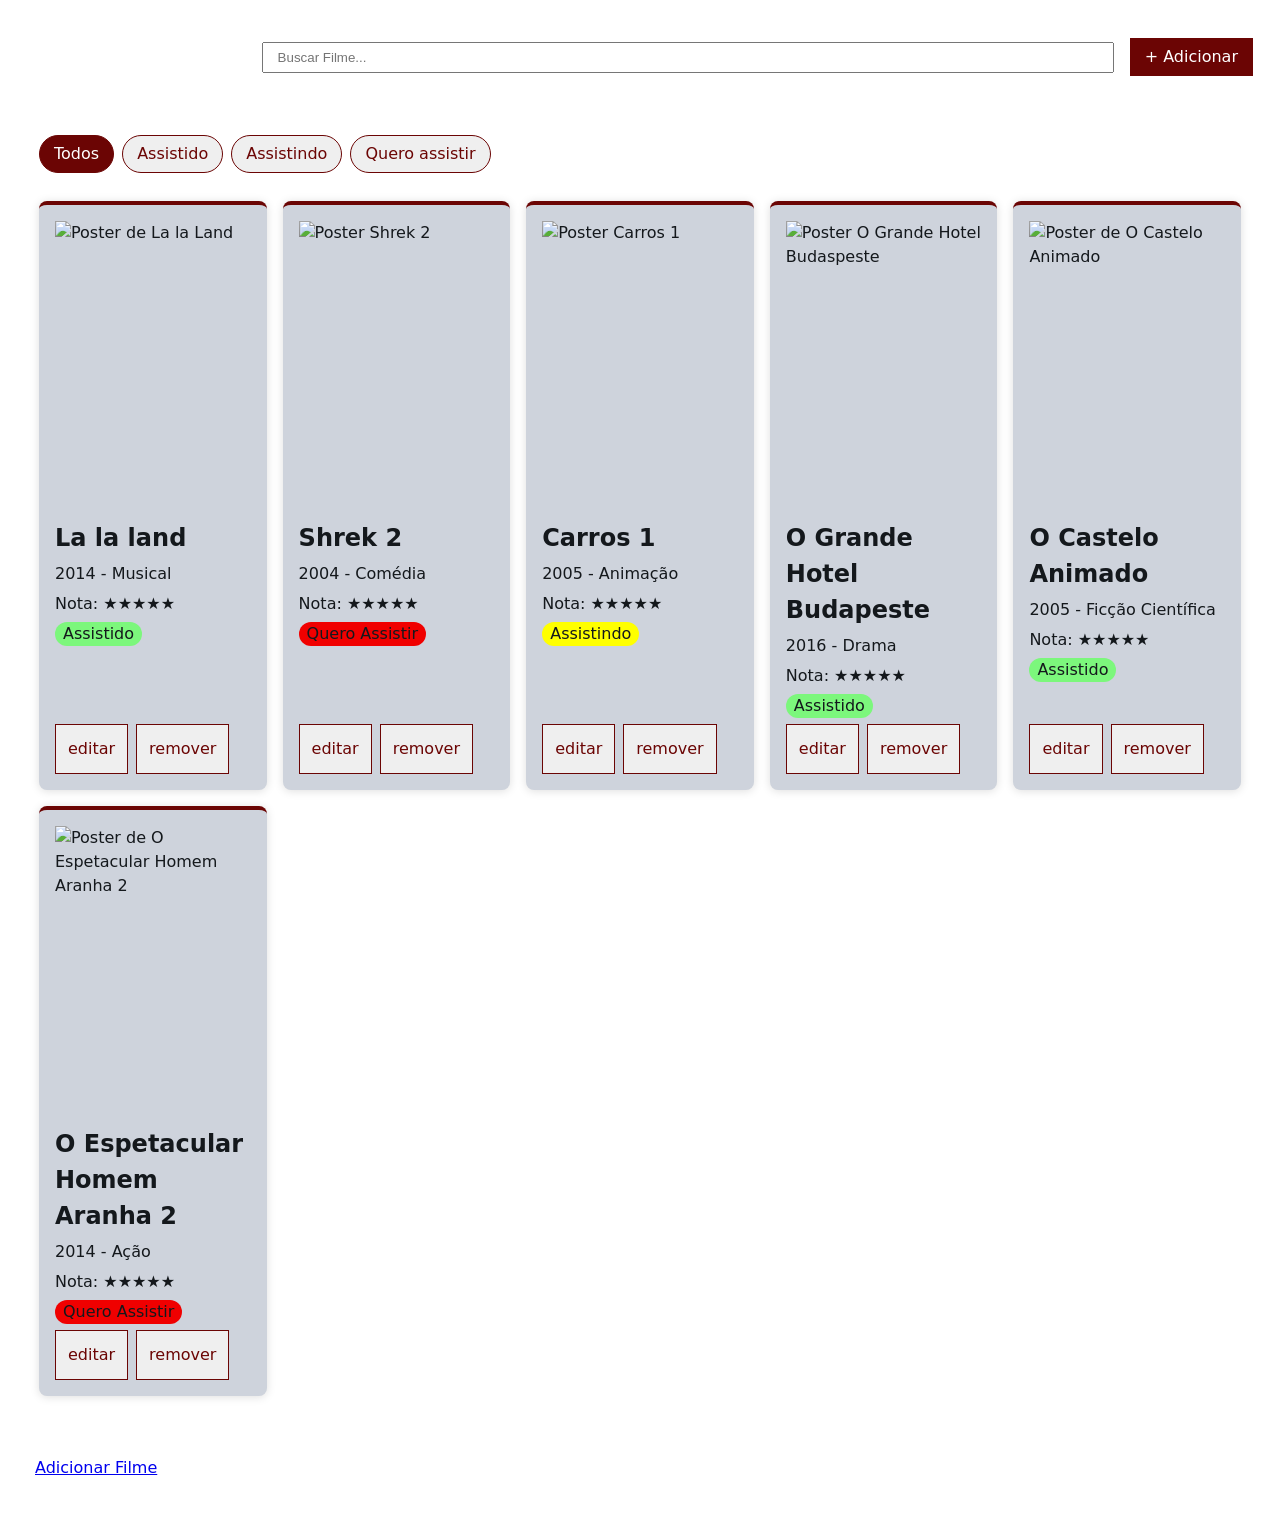
==== aula1/index.html @ dcd36b3e "estilo final parte 1" ====
<!DOCTYPE html>
<html lang="pt-br">
<head>
    <meta charset="UTF-8">
    <meta name="viewport" content="width=device-width, initial-scale=1.0">
    <title>CineTrack</title>
    <link rel="stylesheet" href="style.css">
</head>
<body>
    <!-- Header Nav com nome do site e botões de busca e status dos filmes -->
    <header class="header">
        <h1><strong>CineTrack</strong></h1>
        <input type="text" aria-label="adicionar" placeholder="Buscar Filme..."><button class="btnAdicionarDesktop">+ Adicionar</button><button class="btnAdicionarMobile">+</button>
    </header>
    <br>
    <!-- Sessão principal onde ficam os filmes com capas e informações sobre os filmes -->
    <main>
        <nav aria-label="Filtros de status">
            <button class="ativo">Todos</button>
            <button>Assistido</button>
            <button>Assistindo</button>
            <button>Quero assistir</button>
        </nav>
        <section id="lista">
            <!-- cada artcile representa o card de um filme -->
            <article class="card">
                <img src="https://m.media-amazon.com/images/I/61ddZ2RwnHL._AC_UF894,1000_QL80_.jpg" alt="Poster de La la Land" width="90">
                <h2 class="title-card">La la land</h2>
                <p>2014 - Musical</p>
                <p>Nota: ★★★★★</p>
                <span class="badge" assistido>Assistido</span>
                <div class="acoes">
                    <button>editar</button><button>remover</button>
                </div>
            </article>
            <article class="card">
                <img src="https://br.web.img2.acsta.net/medias/nmedia/18/97/04/22/20504502.jpg" alt="Poster Shrek 2" width="90">
                <h2>Shrek 2</h2>
                <p>2004 - Comédia</p>
                <p>Nota: ★★★★★</p>
                <span class="badge" quero-assistir>Quero Assistir </span>
                <div class="acoes">
                    <button>editar</button><button>remover</button>
                </div>
            </article>
            <article class="card">
                <img src="https://i.pinimg.com/564x/0f/5b/fa/0f5bfacda6921a51234cd48f3606d45f.jpg" alt="Poster Carros 1" width="90">
                <h2>Carros 1</h2>
                <p>2005 - Animação</p>
                <p>Nota: ★★★★★</p>
                <span class="badge" assistindo>Assistindo </span>
                <div class="acoes">
                    <button>editar</button><button>remover</button>
                </div>
            </article>
            <article class="card">
                <img src="https://br.web.img3.acsta.net/r_1024_576/pictures/14/01/20/12/06/239820.jpg" alt="Poster O Grande Hotel Budaspeste" width="90">
                <h2>O Grande Hotel Budapeste</h2>
                <p>2016 - Drama</p>
                <p>Nota: ★★★★★</p>
                <span class="badge" assistido><p>Assistido</p></span>
                <div class="acoes">
                    <button>editar</button><button>remover</button>
                </div>
            </article>
            <article class="card">
                <img src="https://encrypted-tbn0.gstatic.com/images?q=tbn:ANd9GcRxLaM5MizRJGp1VJ9LAPJW_etWDUs9LRlnmbXNBnvOgA&s=10" alt="Poster de O Castelo Animado" width="90">
                <h2>O Castelo Animado</h2>
                <p>2005 - Ficção Científica</p>
                <p>Nota: ★★★★★</p>
                <span class="badge" assistido>Assistido </span>
                <div class="acoes">
                    <button>editar</button><button>remover</button>
                </div>
            </article>
            <article class="card">
                <img src="https://encrypted-tbn0.gstatic.com/images?q=tbn:ANd9GcTDykCm9hHod-k-e8oirNEOI5YGRx4G8XNB9CkuuZHXww&s=10" alt="Poster de O Espetacular Homem Aranha 2" width="90">
                <h2>O Espetacular Homem Aranha 2</h2>
                <p>2014 - Ação</p>
                <p>Nota: ★★★★★</p>
                <span class="badge" quero-assistir>Quero Assistir </span>
                <div class="acoes">
                    <button>editar</button><button>remover</button>
                </div>
            </article>
        </section>
    </main>
    <br>
    <div id="modal" hidden>
            <div class="modal-conteudo">
                <h2>Adicionar Filme</h2>
                 <form id="form-filme">
                    <label for="titulo">Titulo: <br/></label>
                    <input type="text" id="titulo" required> <br />
                    <label for="ano">Ano <br/></label>
                    <input type="number" id="ano" required min="1900" max="2026"> <br />
                    <label for="genero">Gênero <br></label>
                    <input type="text" id="genero" required> <br />
                    <label for="poster">Pôster: <br /></label>
                    <input type="url" id="poster"> <br />
                    <label for="status">Status: <br /></label>
                    <select id="status"required>
                        <option>Assistido</option>
                        <option>Assistindo</option>
                        <option>Quero Assistir</option>
                    </select> <br />
                    <label for="nota">Nota (1 a 5)<br /></label>
                    <input type="number" id="nota" min="0" max="5"> <br />
                    <label for="comentario">Comentário: <br /></label>
                    <textarea id="comentario" rows="5" cols="50"></textarea> <br />
                    <button type="submit" class="btnCancelar">Cancelar</button><button type="submit" class="btnSalvar">Salvar</button>
                </form>
            </div>
        </div>
    <!-- rodapé contendo copyright e aba pra adicionar novo filme -->
    <footer>
        <a href="adicionar.html">Adicionar Filme</a>
        <p>&copy; 2025 Cinetrack</p>
    </footer>
</body>
</html>
---- aula1/style.css ----
/*colors:  
background: #14181C
dark garnet: 6b0504
sunflower gold: e6af2e
A31621
*/

:root {
    --cor-primaria: #6b0504;
    --raio: 8px;
    --espaco: 16px;
    --cor-fundo: #14181C;
    --cor-badge-assistido: rgba(124, 247, 124, 1);
    --cor-badge-assistindo: rgba(255, 255, 0, 1);
    --cor-badge-quero: rgba(240, 0, 0, 1);
}

* {
    box-sizing: border-box;
    margin: 0; 
    padding: 0;
}

html {
    font-size: 16px;
}

body {
    padding: 15px;
    font-family: system-ui, -apple-system, BlinkMacSystemFont, 'Segoe UI', Roboto, Oxygen, Ubuntu, Cantarell, 'Open Sans', 'Helvetica Neue', sans-serif;
    line-height: 1.5;
    color: white;
    background-color: var(--cor-fundo)
}

@media(prefers-color-scheme: light) {
    :root {
        --cor-fundo: white;
    }
}

button {
    cursor: pointer;
    font: inherit;
    border: 1px solid var(--cor-primaria);
    color: #6b0504;
    padding: 12px;
    transition: 150ms;
}


footer {
    margin: 20px;
}

h1 { 
    font-size: clamp(
        1.2rem,
        1rem + 2.5vw,
        2.5rem
    );
}

@media (min-width: 1024px) {
    #lista {
        grid-template-columns: 1fr 1fr 1fr;
    }

    h1 {
        font-size: clamp(
        1.2rem,
        1rem + 2.5vw,
        2.5rem
    );
    }

    .header .btnAdicionarDesktop {
        display: block;
    }

    .header .btnAdicionarMobile {
        display: none;
    }

}

.header {
    display: flex;
    padding: 12px;
    align-items: center;
    justify-content: space-between;
    gap: 16px;
    flex-wrap: wrap;
    background-color: transparent;
    color: white;
}

.header h1 {
    flex: 0 0 auto;
}

.header input {
    padding: 6px 14px;
    flex: 1 1 240px;
}

.header button {
    color: white;
    border: 1px solid var(--cor-primaria);
    background-color: var(--cor-primaria);
    flex: 0 0 auto;
    padding: 6px 14px;    
}

.btnAdicionarDesktop {
    display: none;
}

nav { 
    display: flex;
    gap: 8px;
    flex-wrap: wrap;
    padding: 12px 24px;
}

nav button {
    color: var(--cor-primaria);
    border-radius: 999px;
    padding: 6px 14px;
    border: 1px solid var(--cor-primaria)
}

nav button.ativo {
    background-color: var(--cor-primaria);
    color: white;
}

button:hover {
    transform:scale(110%);
}

button:focus-visible {
    outline: 3px solid #6b0504;
    outline-offset: 2px;
}

#lista {
    display: grid;
    grid-template-columns: 
        repeat(auto-fill, minmax(200px, 1fr));
    flex-wrap: wrap;
    gap: 16px;
    padding: 16px 24px;
}

.card {
    display: flex;
    flex-direction: column;
    gap: 6px;
    color: #14181C;
    padding: var(--espaco);
    border-radius: var(--raio);
    border-top: 4px solid var(--cor-primaria);
    background-color: #CED3DC;
    box-shadow: 0 1px 10px #0002;
}

.card img {
    width: 100%;
    aspect-ratio: 2 / 3;
    object-fit: cover;
}

.card .acoes {
    margin-top: auto;
    display: flex; gap: 8px
}

.card .badge {
    border-radius: 999px;
    width:fit-content;
    padding: 0px 8px;
}

.badge[assistido] {
    background: var(--cor-badge-assistido);
}

.badge[quero-assistir] {
    background: var(--cor-badge-quero);
}

.badge[assistindo] {
    background: var(--cor-badge-assistindo);
}

#modal {
    position: fixed;
    inset: 0;
    background: rgba(0,0,0,0.5);
    display: flex;
    align-items: center;
    justify-content: center;
    z-index: 50;
}

#modal[hidden] {
    display: none;
}

.modal-conteudo {
    background: #14181C;
    padding: 24px;
    border-radius: 12px;
    width: 100%;
    max-width: 420px;
    max-height: 90vh;
    overflow: auto;
    animation: aparecer 200ms ease;
}

@keyframes aparecer {
    from {
        opacity: 0;
        transform: translateY(8px);
    }

    to {
        opacity: 1;
        transform: translateY(0)
    }
}

.btnCancelar {
    background-color: #14181C;
    color: white;
    margin: 16px;
}

.btnSalvar {
    background-color: #6b0504;
    color: white
}

.modal-conteudo input, textarea, select {
    background-color: #2c323867;
    border: 1px solid #14181C;
    color: white;
}
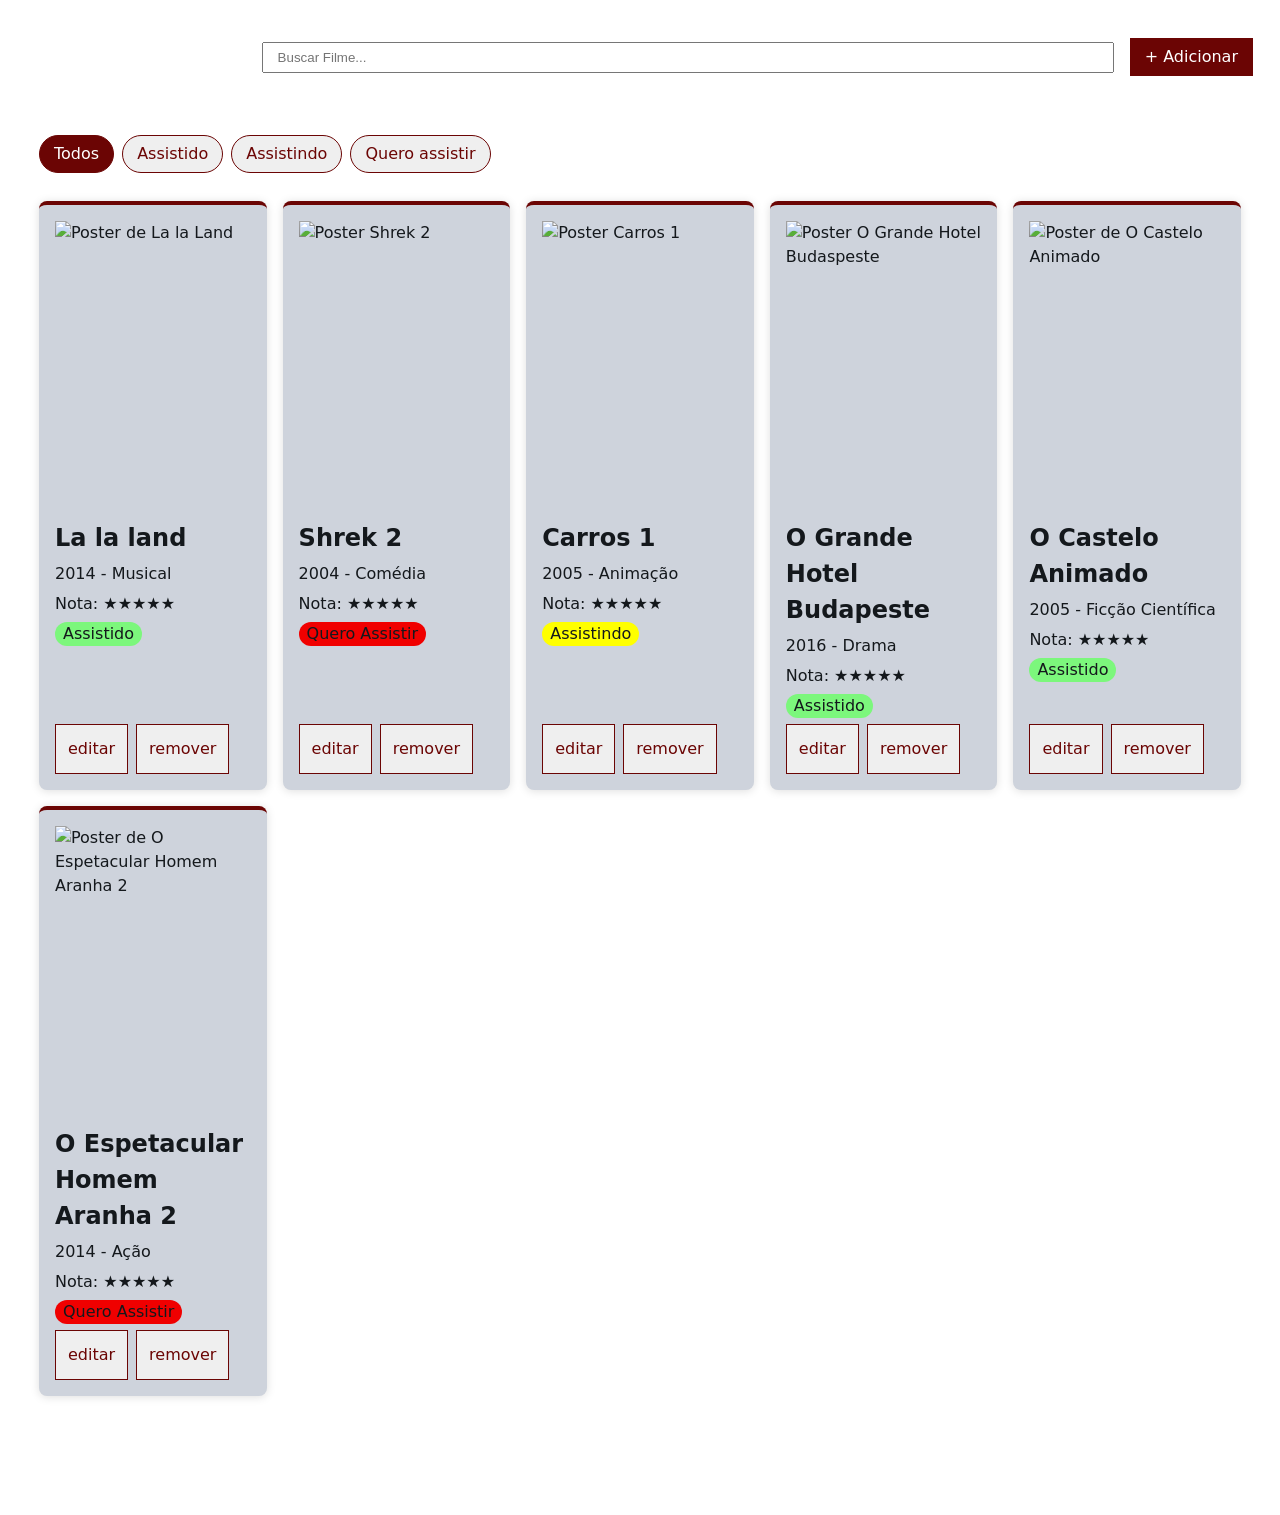
==== commit 06457229: "feat/ contadores dos filtros" ====
--- a/aula1/index.html
+++ b/aula1/index.html
@@ -5,6 +5,7 @@
     <meta name="viewport" content="width=device-width, initial-scale=1.0">
     <title>CineTrack</title>
     <link rel="stylesheet" href="style.css">
+    
 </head>
 <body>
     <!-- Header Nav com nome do site e botões de busca e status dos filmes -->
@@ -114,8 +115,9 @@
         </div>
     <!-- rodapé contendo copyright e aba pra adicionar novo filme -->
     <footer>
-        <a href="adicionar.html">Adicionar Filme</a>
-        <p>&copy; 2025 Cinetrack</p>
+        <small>Cinetrack &copy 2026</small><br>
+        <!-- <a href="adicionar.html">Adicionar Filme</a> -->
     </footer>
+    <script src="app.js"></script>
 </body>
 </html>
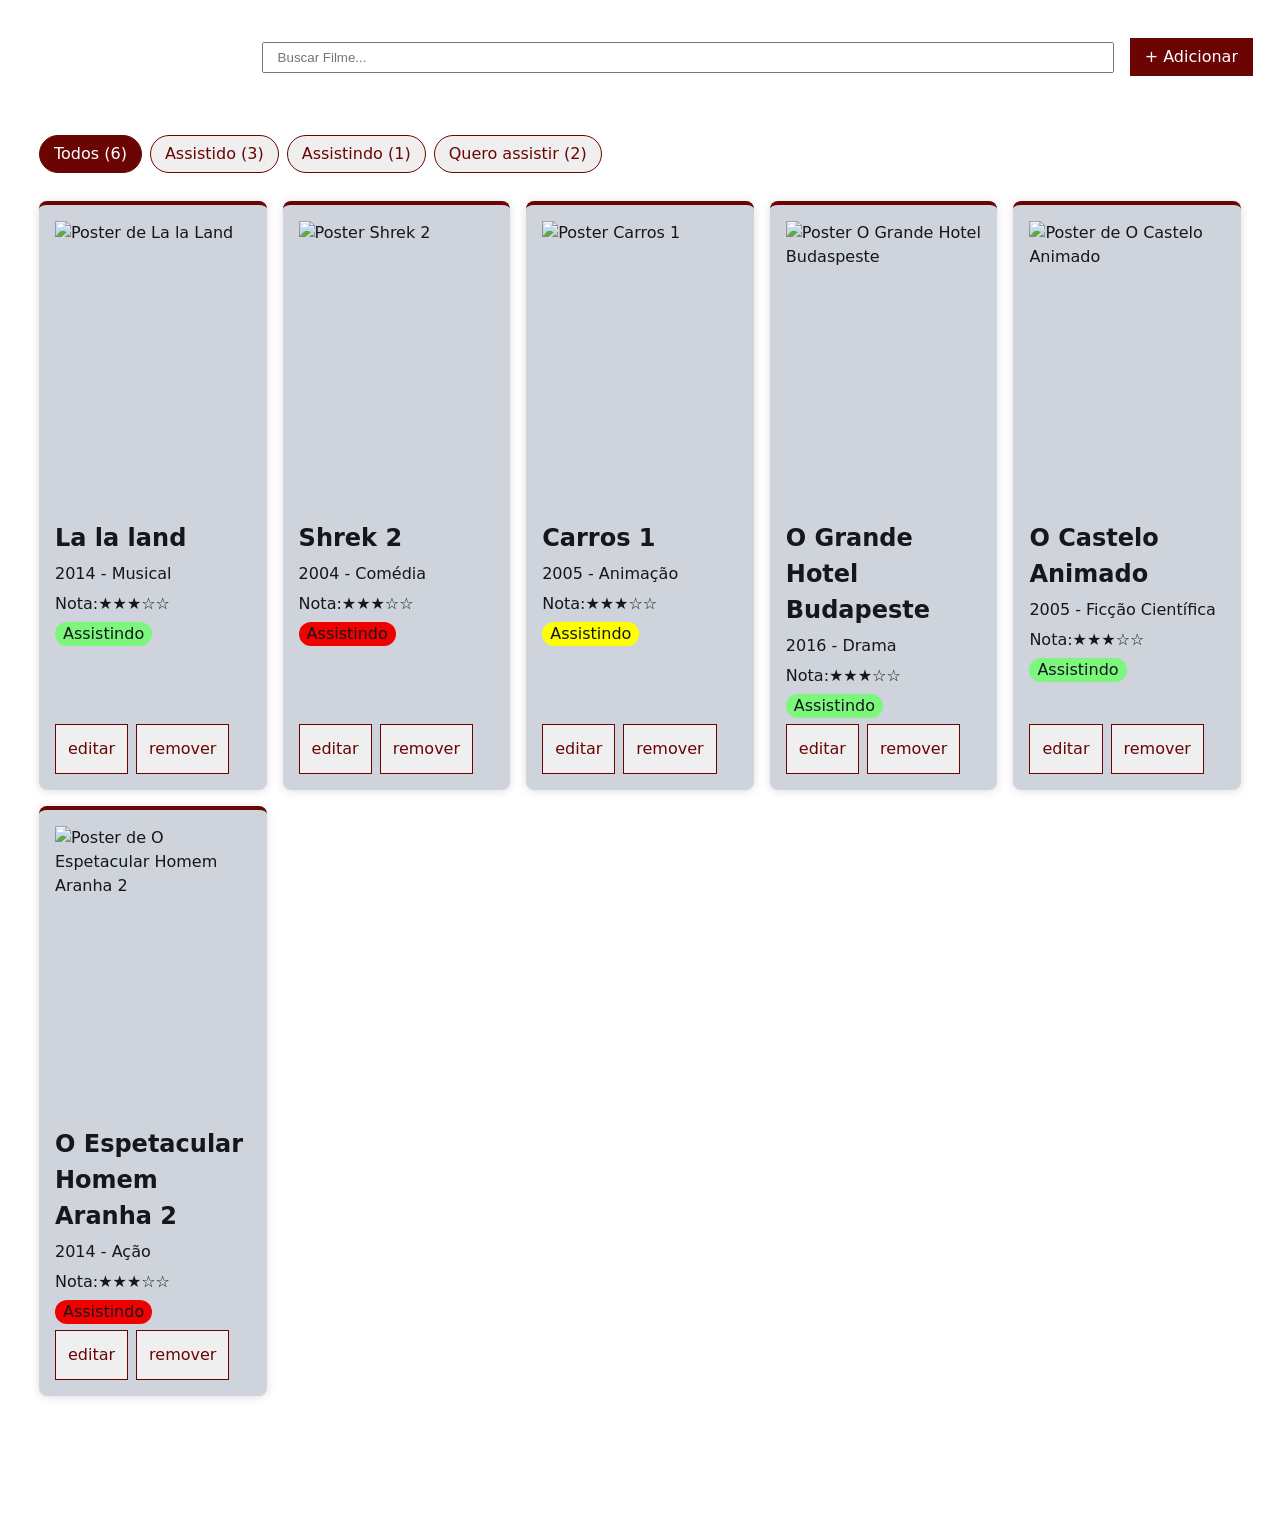
==== commit ec5c9011: "feat: funcoes dos cards" ====
--- a/aula1/index.html
+++ b/aula1/index.html
@@ -28,8 +28,8 @@
                 <img src="https://m.media-amazon.com/images/I/61ddZ2RwnHL._AC_UF894,1000_QL80_.jpg" alt="Poster de La la Land" width="90">
                 <h2 class="title-card">La la land</h2>
                 <p>2014 - Musical</p>
-                <p>Nota: ★★★★★</p>
-                <span class="badge" assistido>Assistido</span>
+                <p class="nota">Nota:</p>
+                <span class="badge" assistido></span>
                 <div class="acoes">
                     <button>editar</button><button>remover</button>
                 </div>
@@ -38,8 +38,8 @@
                 <img src="https://br.web.img2.acsta.net/medias/nmedia/18/97/04/22/20504502.jpg" alt="Poster Shrek 2" width="90">
                 <h2>Shrek 2</h2>
                 <p>2004 - Comédia</p>
-                <p>Nota: ★★★★★</p>
-                <span class="badge" quero-assistir>Quero Assistir </span>
+                <p class="nota">Nota:</p>
+                <span class="badge" quero-assistir></span>
                 <div class="acoes">
                     <button>editar</button><button>remover</button>
                 </div>
@@ -48,8 +48,8 @@
                 <img src="https://i.pinimg.com/564x/0f/5b/fa/0f5bfacda6921a51234cd48f3606d45f.jpg" alt="Poster Carros 1" width="90">
                 <h2>Carros 1</h2>
                 <p>2005 - Animação</p>
-                <p>Nota: ★★★★★</p>
-                <span class="badge" assistindo>Assistindo </span>
+                <p class="nota">Nota:</p>
+                <span class="badge" assistindo></span>
                 <div class="acoes">
                     <button>editar</button><button>remover</button>
                 </div>
@@ -58,8 +58,8 @@
                 <img src="https://br.web.img3.acsta.net/r_1024_576/pictures/14/01/20/12/06/239820.jpg" alt="Poster O Grande Hotel Budaspeste" width="90">
                 <h2>O Grande Hotel Budapeste</h2>
                 <p>2016 - Drama</p>
-                <p>Nota: ★★★★★</p>
-                <span class="badge" assistido><p>Assistido</p></span>
+                <p class="nota">Nota:</p>
+                <span class="badge" assistido><p></p></span>
                 <div class="acoes">
                     <button>editar</button><button>remover</button>
                 </div>
@@ -68,8 +68,8 @@
                 <img src="https://encrypted-tbn0.gstatic.com/images?q=tbn:ANd9GcRxLaM5MizRJGp1VJ9LAPJW_etWDUs9LRlnmbXNBnvOgA&s=10" alt="Poster de O Castelo Animado" width="90">
                 <h2>O Castelo Animado</h2>
                 <p>2005 - Ficção Científica</p>
-                <p>Nota: ★★★★★</p>
-                <span class="badge" assistido>Assistido </span>
+                <p class="nota">Nota:</p>
+                <span class="badge" assistido></span>
                 <div class="acoes">
                     <button>editar</button><button>remover</button>
                 </div>
@@ -78,8 +78,8 @@
                 <img src="https://encrypted-tbn0.gstatic.com/images?q=tbn:ANd9GcTDykCm9hHod-k-e8oirNEOI5YGRx4G8XNB9CkuuZHXww&s=10" alt="Poster de O Espetacular Homem Aranha 2" width="90">
                 <h2>O Espetacular Homem Aranha 2</h2>
                 <p>2014 - Ação</p>
-                <p>Nota: ★★★★★</p>
-                <span class="badge" quero-assistir>Quero Assistir </span>
+                <p class="nota">Nota:</p>
+                <span class="badge" quero-assistir></span>
                 <div class="acoes">
                     <button>editar</button><button>remover</button>
                 </div>
--- a/aula1/style.css
+++ b/aula1/style.css
@@ -163,6 +163,7 @@
     border-top: 4px solid var(--cor-primaria);
     background-color: #CED3DC;
     box-shadow: 0 1px 10px #0002;
+    transition: 200ms;
 }
 
 .card img {
@@ -180,6 +181,10 @@
     border-radius: 999px;
     width:fit-content;
     padding: 0px 8px;
+}
+
+.card:hover {
+    transform:translateY(-20px)
 }
 
 .badge[assistido] {
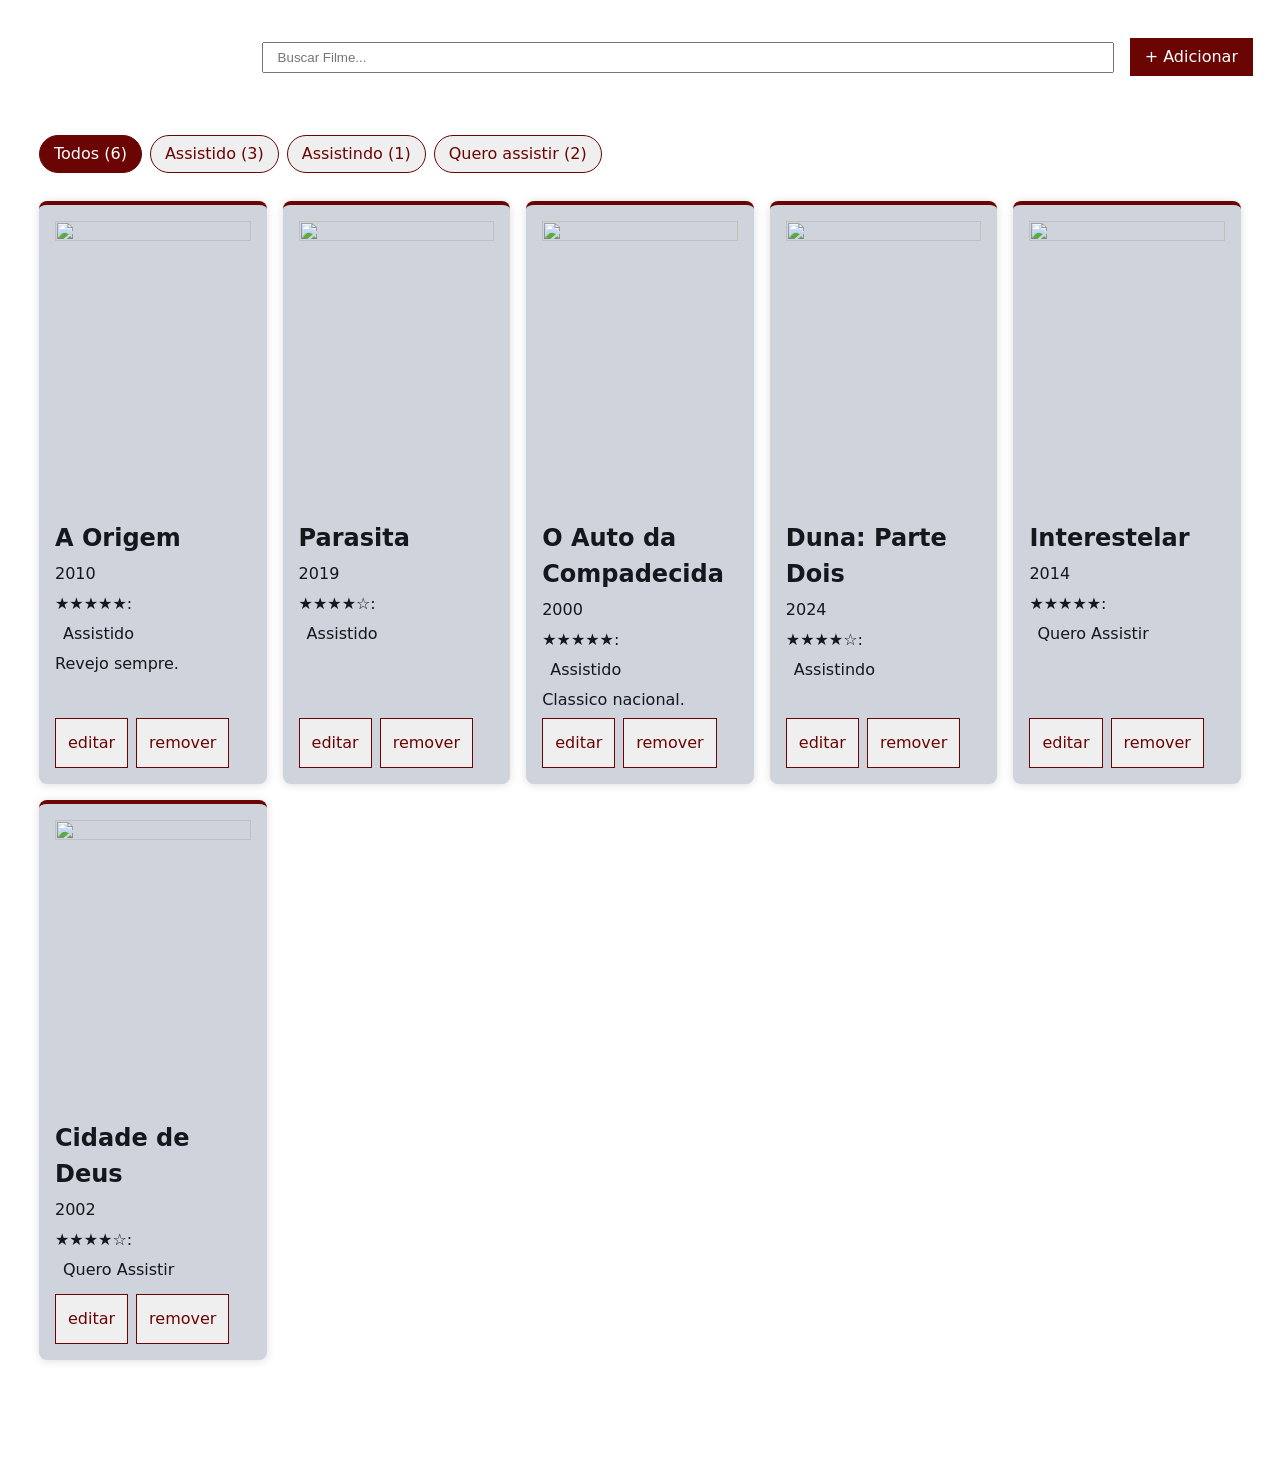
==== commit dcfe4c3f: "feat: render da lista" ====
--- a/aula1/index.html
+++ b/aula1/index.html
@@ -22,69 +22,7 @@
             <button>Assistindo</button>
             <button>Quero assistir</button>
         </nav>
-        <section id="lista">
-            <!-- cada artcile representa o card de um filme -->
-            <article class="card">
-                <img src="https://m.media-amazon.com/images/I/61ddZ2RwnHL._AC_UF894,1000_QL80_.jpg" alt="Poster de La la Land" width="90">
-                <h2 class="title-card">La la land</h2>
-                <p>2014 - Musical</p>
-                <p class="nota">Nota:</p>
-                <span class="badge" assistido></span>
-                <div class="acoes">
-                    <button>editar</button><button>remover</button>
-                </div>
-            </article>
-            <article class="card">
-                <img src="https://br.web.img2.acsta.net/medias/nmedia/18/97/04/22/20504502.jpg" alt="Poster Shrek 2" width="90">
-                <h2>Shrek 2</h2>
-                <p>2004 - Comédia</p>
-                <p class="nota">Nota:</p>
-                <span class="badge" quero-assistir></span>
-                <div class="acoes">
-                    <button>editar</button><button>remover</button>
-                </div>
-            </article>
-            <article class="card">
-                <img src="https://i.pinimg.com/564x/0f/5b/fa/0f5bfacda6921a51234cd48f3606d45f.jpg" alt="Poster Carros 1" width="90">
-                <h2>Carros 1</h2>
-                <p>2005 - Animação</p>
-                <p class="nota">Nota:</p>
-                <span class="badge" assistindo></span>
-                <div class="acoes">
-                    <button>editar</button><button>remover</button>
-                </div>
-            </article>
-            <article class="card">
-                <img src="https://br.web.img3.acsta.net/r_1024_576/pictures/14/01/20/12/06/239820.jpg" alt="Poster O Grande Hotel Budaspeste" width="90">
-                <h2>O Grande Hotel Budapeste</h2>
-                <p>2016 - Drama</p>
-                <p class="nota">Nota:</p>
-                <span class="badge" assistido><p></p></span>
-                <div class="acoes">
-                    <button>editar</button><button>remover</button>
-                </div>
-            </article>
-            <article class="card">
-                <img src="https://encrypted-tbn0.gstatic.com/images?q=tbn:ANd9GcRxLaM5MizRJGp1VJ9LAPJW_etWDUs9LRlnmbXNBnvOgA&s=10" alt="Poster de O Castelo Animado" width="90">
-                <h2>O Castelo Animado</h2>
-                <p>2005 - Ficção Científica</p>
-                <p class="nota">Nota:</p>
-                <span class="badge" assistido></span>
-                <div class="acoes">
-                    <button>editar</button><button>remover</button>
-                </div>
-            </article>
-            <article class="card">
-                <img src="https://encrypted-tbn0.gstatic.com/images?q=tbn:ANd9GcTDykCm9hHod-k-e8oirNEOI5YGRx4G8XNB9CkuuZHXww&s=10" alt="Poster de O Espetacular Homem Aranha 2" width="90">
-                <h2>O Espetacular Homem Aranha 2</h2>
-                <p>2014 - Ação</p>
-                <p class="nota">Nota:</p>
-                <span class="badge" quero-assistir></span>
-                <div class="acoes">
-                    <button>editar</button><button>remover</button>
-                </div>
-            </article>
-        </section>
+        <section id="lista"></section>
     </main>
     <br>
     <div id="modal" hidden>
@@ -118,6 +56,6 @@
         <small>Cinetrack &copy 2026</small><br>
         <!-- <a href="adicionar.html">Adicionar Filme</a> -->
     </footer>
-    <script src="app.js"></script>
+    <script type="module" src="app.js"></script>
 </body>
 </html>
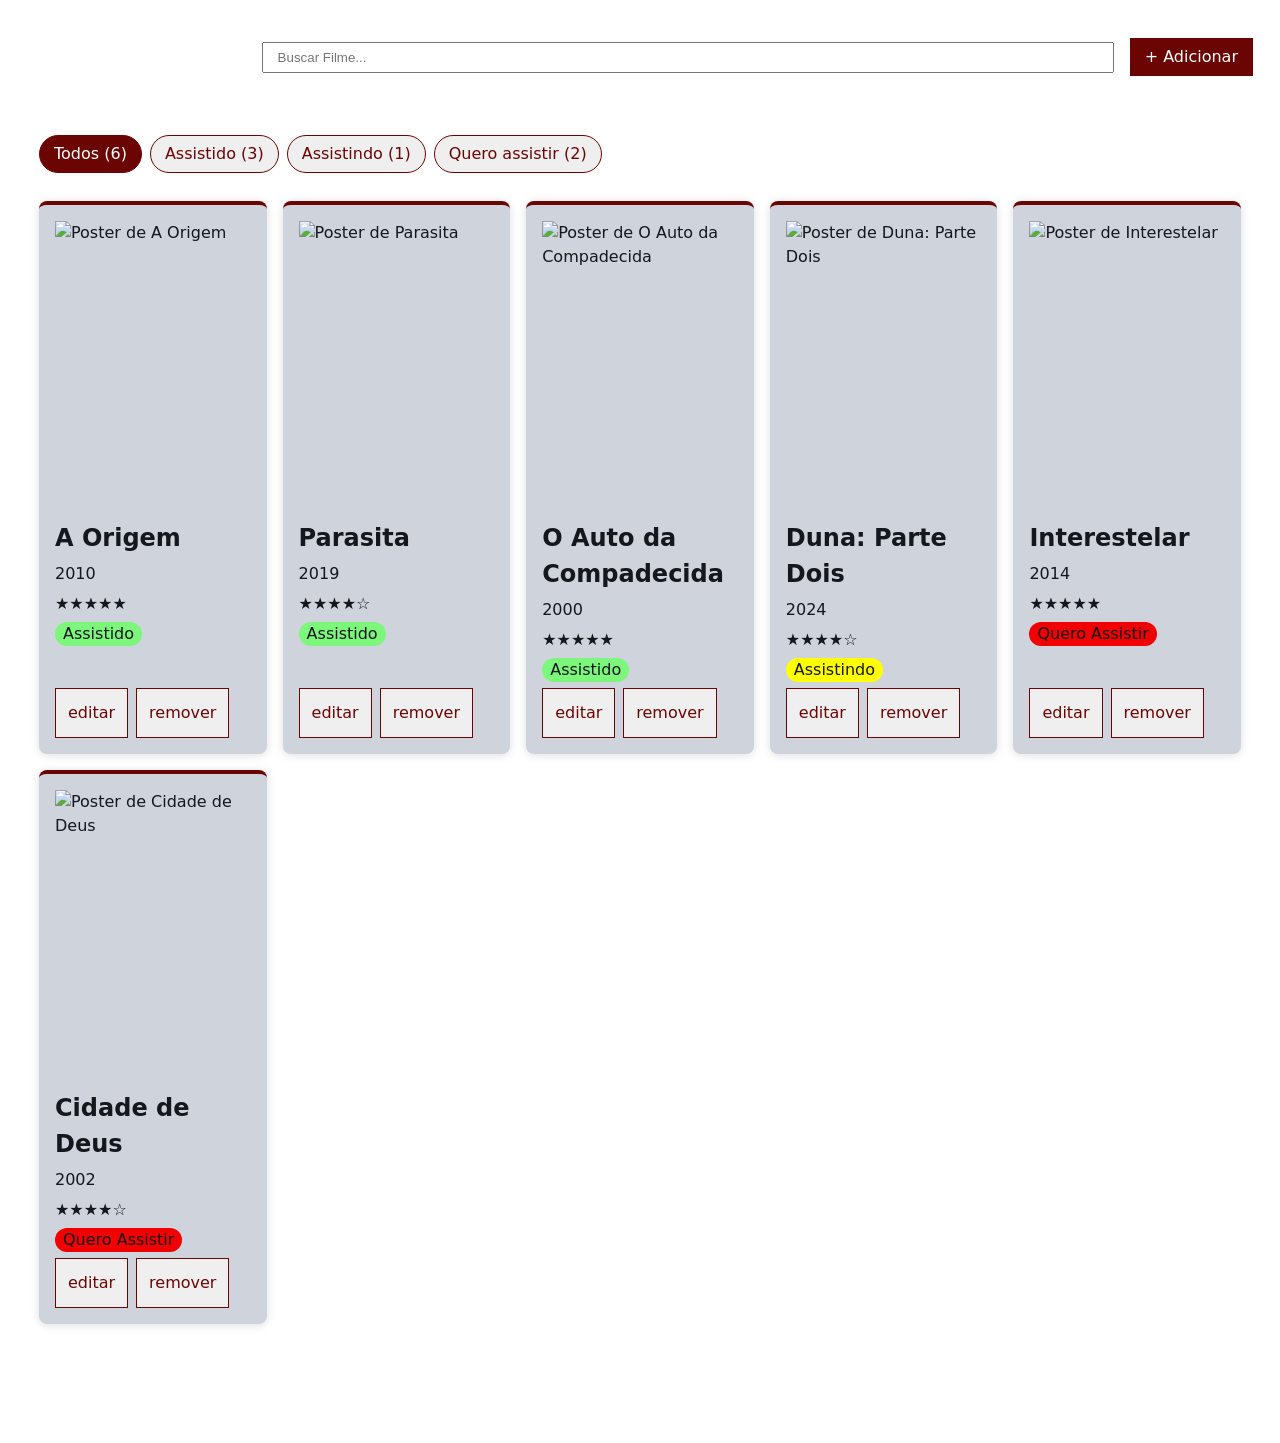
==== commit 7f12d6cc: "feat: adicionando listeners" ====
--- a/aula1/index.html
+++ b/aula1/index.html
@@ -11,7 +11,11 @@
     <!-- Header Nav com nome do site e botões de busca e status dos filmes -->
     <header class="header">
         <h1><strong>CineTrack</strong></h1>
-        <input type="text" aria-label="adicionar" placeholder="Buscar Filme..."><button class="btnAdicionarDesktop">+ Adicionar</button><button class="btnAdicionarMobile">+</button>
+        <input type="text" aria-label="adicionar" placeholder="Buscar Filme...">
+        <button class="btnAdicionar" aria-label="Adicionar Filme">
+            <span class="icone">+</span>
+            <span class="texto">Adicionar</span>
+        </button>
     </header>
     <br>
     <!-- Sessão principal onde ficam os filmes com capas e informações sobre os filmes -->
@@ -22,7 +26,8 @@
             <button>Assistindo</button>
             <button>Quero assistir</button>
         </nav>
-        <section id="lista"></section>
+        <section id="lista">
+        </section>
     </main>
     <br>
     <div id="modal" hidden>
--- a/aula1/style.css
+++ b/aula1/style.css
@@ -61,6 +61,38 @@
     );
 }
 
+.header {
+    display: flex;
+    padding: 12px;
+    align-items: center;
+    justify-content: space-between;
+    gap: 16px;
+    flex-wrap: wrap;
+    background-color: transparent;
+    color: white;
+}
+
+.header h1 {
+    flex: 0 0 auto;
+}
+
+.header input {
+    padding: 6px 14px;
+    flex: 1 1 240px;
+}
+
+.header button {
+    color: white;
+    border: 1px solid var(--cor-primaria);
+    background-color: var(--cor-primaria);
+    flex: 0 0 auto;
+    padding: 6px 14px;    
+}
+
+.btnAdicionar .texto {
+    display: none;
+}
+
 @media (min-width: 1024px) {
     #lista {
         grid-template-columns: 1fr 1fr 1fr;
@@ -74,46 +106,10 @@
     );
     }
 
-    .header .btnAdicionarDesktop {
-        display: block;
-    }
-
-    .header .btnAdicionarMobile {
-        display: none;
-    }
-
-}
-
-.header {
-    display: flex;
-    padding: 12px;
-    align-items: center;
-    justify-content: space-between;
-    gap: 16px;
-    flex-wrap: wrap;
-    background-color: transparent;
-    color: white;
-}
-
-.header h1 {
-    flex: 0 0 auto;
-}
-
-.header input {
-    padding: 6px 14px;
-    flex: 1 1 240px;
-}
-
-.header button {
-    color: white;
-    border: 1px solid var(--cor-primaria);
-    background-color: var(--cor-primaria);
-    flex: 0 0 auto;
-    padding: 6px 14px;    
-}
-
-.btnAdicionarDesktop {
-    display: none;
+    .header button .texto {
+        display: inline;
+    }
+
 }
 
 nav { 
@@ -187,11 +183,33 @@
     transform:translateY(-20px)
 }
 
+.card-collapse {
+    display: grid;
+    grid-template-rows: 0fr;
+    transition: grid-template-rows 0.3s ease-in-out;
+}
+
+.card-collapse-content {
+    overflow: hidden;
+    display: flex;
+    flex-direction: column;
+    gap: 12px;
+}
+
+.card.expandido .card-collapse {
+    grid-template-rows: 1fr;
+}
+
+.card.expandido .card-collapse-content {
+    padding-top: 12px;
+    border-top: 1px solid;
+}
+
 .badge[assistido] {
     background: var(--cor-badge-assistido);
 }
 
-.badge[quero-assistir] {
+.badge[quero] {
     background: var(--cor-badge-quero);
 }
 
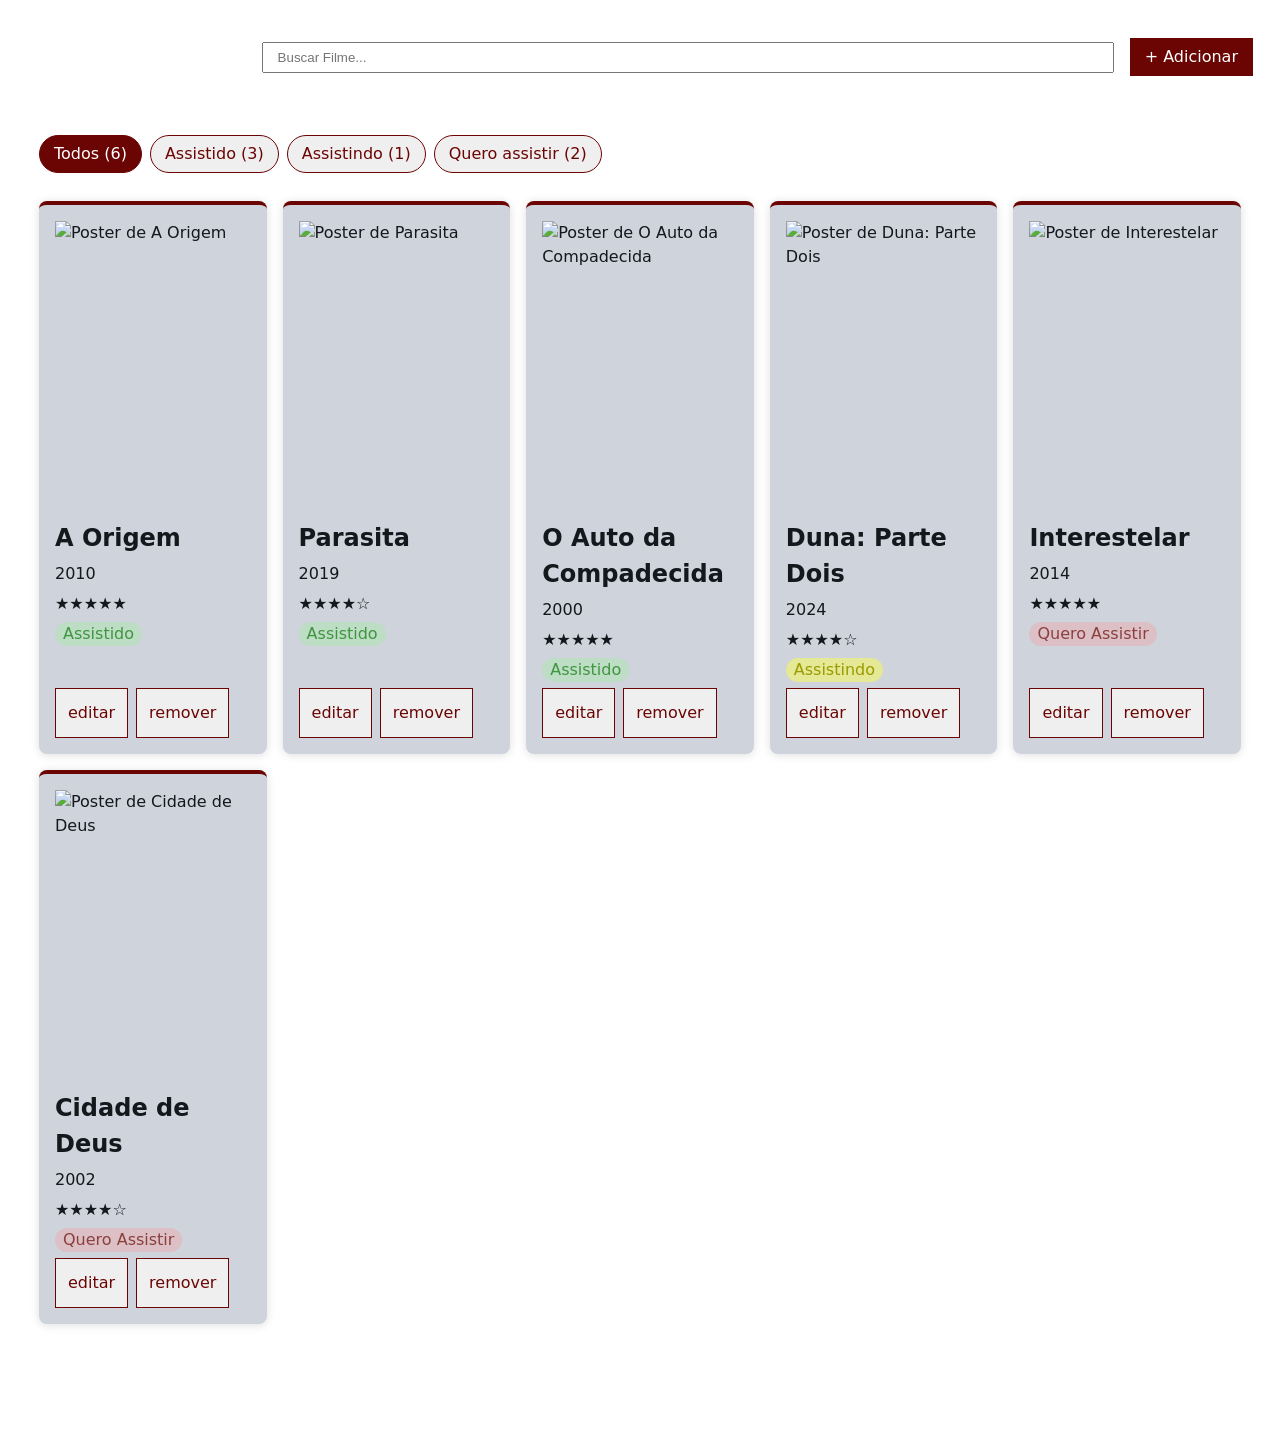
==== commit 4c899bbb: "feat: filtros e acoes" ====
--- a/aula1/index.html
+++ b/aula1/index.html
@@ -21,10 +21,10 @@
     <!-- Sessão principal onde ficam os filmes com capas e informações sobre os filmes -->
     <main>
         <nav aria-label="Filtros de status">
-            <button class="ativo">Todos</button>
-            <button>Assistido</button>
-            <button>Assistindo</button>
-            <button>Quero assistir</button>
+            <button data-status="todos" class="ativo">Todos</button>
+            <button data-status="assistido">Assistido</button>
+            <button data-status="assistindo">Assistindo</button>
+            <button data-status="quero">Quero assistir</button>
         </nav>
         <section id="lista">
         </section>
--- a/aula1/style.css
+++ b/aula1/style.css
@@ -10,9 +10,9 @@
     --raio: 8px;
     --espaco: 16px;
     --cor-fundo: #14181C;
-    --cor-badge-assistido: rgba(124, 247, 124, 1);
-    --cor-badge-assistindo: rgba(255, 255, 0, 1);
-    --cor-badge-quero: rgba(240, 0, 0, 1);
+    --cor-badge-assistido: rgba(163, 235, 163, 0.4);
+    --cor-badge-assistindo: rgba(255, 255, 63, 0.46);
+    --cor-badge-quero: rgba(240, 163, 163, .4);
 }
 
 * {
@@ -206,14 +206,20 @@
 }
 
 .badge[assistido] {
+    font-weight: 500;
+    color: rgba(63, 150, 63, 1);
     background: var(--cor-badge-assistido);
 }
 
 .badge[quero] {
+    font-weight: 500;
+    color: rgba(140, 63, 63, 1);
     background: var(--cor-badge-quero);
 }
 
 .badge[assistindo] {
+    font-weight: 500;
+    color: rgba(155, 155, 1, 1);
     background: var(--cor-badge-assistindo);
 }
 
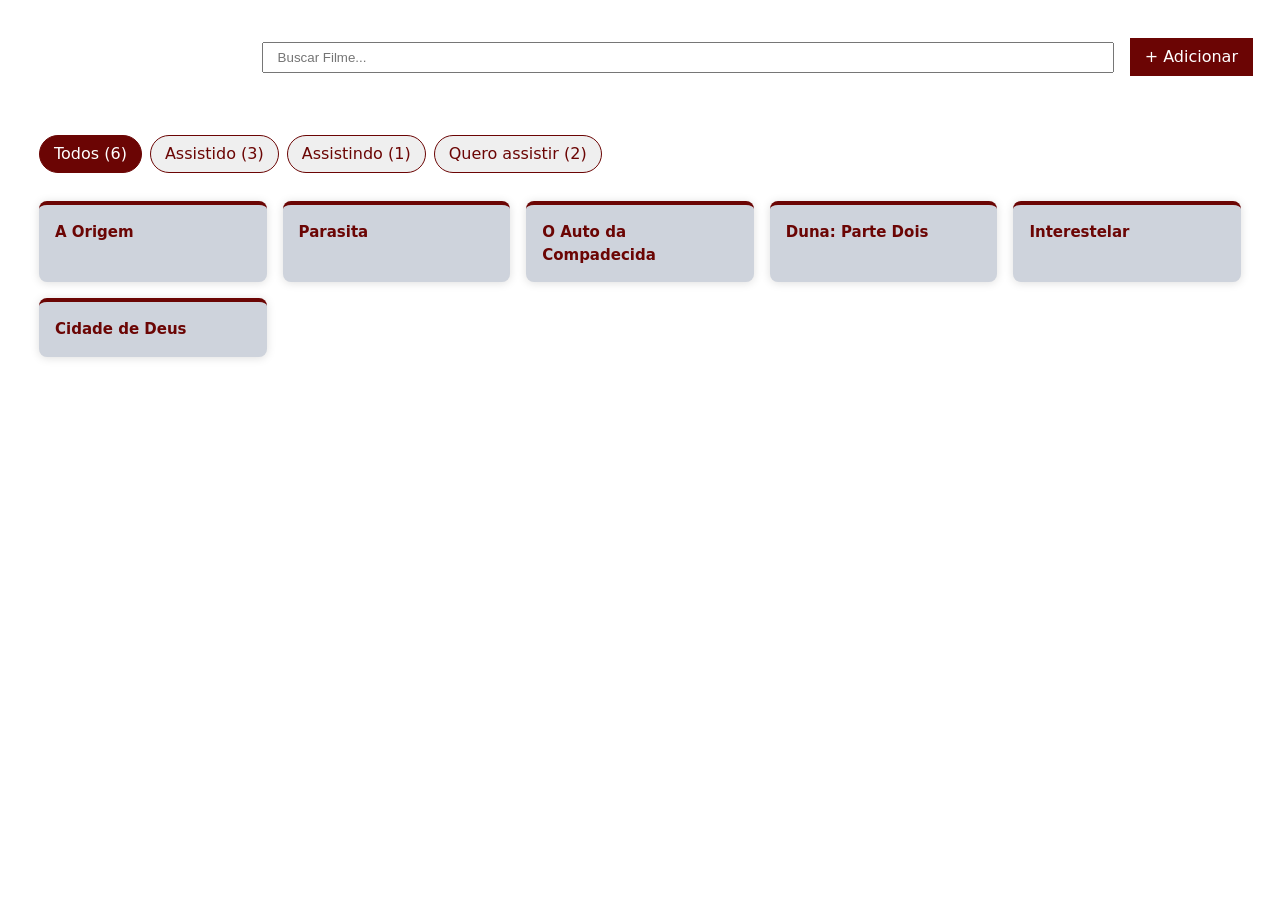
==== commit 23004703: "feat: adicionar e editar filme parte 1" ====
--- a/aula1/index.html
+++ b/aula1/index.html
@@ -34,25 +34,26 @@
             <div class="modal-conteudo">
                 <h2>Adicionar Filme</h2>
                  <form id="form-filme">
-                    <label for="titulo">Titulo: <br/></label>
-                    <input type="text" id="titulo" required> <br />
+                    <label for="titulo">Titulo:<br/></label>
+                    <input type="text" id="titulo" name="titulo" required> <br />
                     <label for="ano">Ano <br/></label>
-                    <input type="number" id="ano" required min="1900" max="2026"> <br />
+                    <input type="number" id="ano" name ="ano" min="1900" max="2026" required> <br />
                     <label for="genero">Gênero <br></label>
-                    <input type="text" id="genero" required> <br />
-                    <label for="poster">Pôster: <br /></label>
-                    <input type="url" id="poster"> <br />
+                    <input type="text" id="genero" name="genero" required> <br />
+                    <label for="nota">Nota (1 a 5)<br /></label>
+                    <input type="number" id="nota" name="nota" min="0" max="5"> <br />
                     <label for="status">Status: <br /></label>
-                    <select id="status"required>
+                    <select id="status" name="status" required>
                         <option>Assistido</option>
                         <option>Assistindo</option>
                         <option>Quero Assistir</option>
                     </select> <br />
-                    <label for="nota">Nota (1 a 5)<br /></label>
-                    <input type="number" id="nota" min="0" max="5"> <br />
                     <label for="comentario">Comentário: <br /></label>
-                    <textarea id="comentario" rows="5" cols="50"></textarea> <br />
-                    <button type="submit" class="btnCancelar">Cancelar</button><button type="submit" class="btnSalvar">Salvar</button>
+                    <textarea id="comentario" name="comentario" rows="5" cols="50"></textarea> <br />
+                    <div>
+                        <button class="btnCancelar">Cancelar</button>
+                        <button type="submit" class="btnSalvar">Salvar</button>
+                    </div>
                 </form>
             </div>
         </div>
--- a/aula1/style.css
+++ b/aula1/style.css
@@ -160,6 +160,14 @@
     background-color: #CED3DC;
     box-shadow: 0 1px 10px #0002;
     transition: 200ms;
+    font-size: 14px;
+    font-weight: lighter;
+}
+
+
+.card h2 {
+    color: var(--cor-primaria);
+    font-size: 15px;
 }
 
 .card img {
@@ -245,7 +253,34 @@
     max-width: 420px;
     max-height: 90vh;
     overflow: auto;
-    animation: aparecer 200ms ease;
+    animation: aparecer 300ms ease;
+}
+
+.modal-conteudo input, textarea, select {
+    background-color: #2c323867;
+    border: 1px solid #14181C;
+    border-radius: 7px;
+    color: white;
+    padding: 7px;
+}
+
+.modal-conteudo h2 {
+    margin-bottom: 12px;
+}
+
+select option {
+    background-color:#14181C;
+    border: 0px solid;
+}
+
+select, select::picker(select) {
+    appearance: base-select;
+    color: white;
+}
+
+#form-filme {
+    display: flex;
+    flex-direction: column;
 }
 
 @keyframes aparecer {
@@ -270,9 +305,3 @@
     background-color: #6b0504;
     color: white
 }
-
-.modal-conteudo input, textarea, select {
-    background-color: #2c323867;
-    border: 1px solid #14181C;
-    color: white;
-}
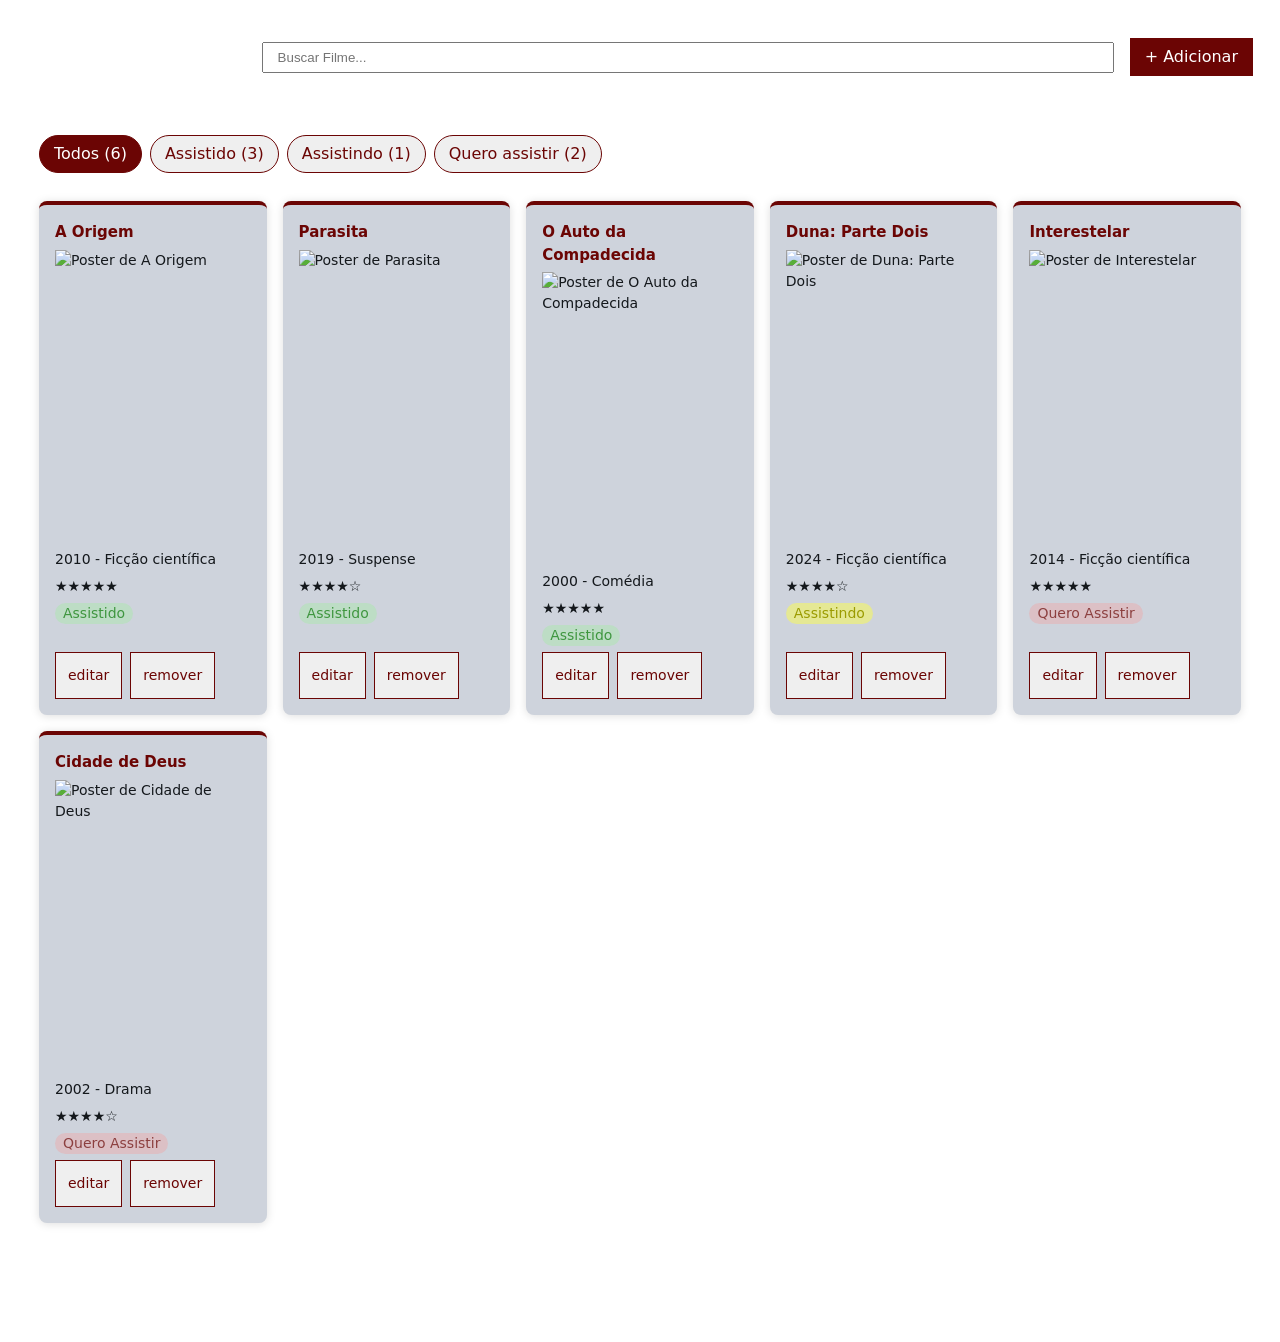
==== commit acfaad62: "feat: adicionar e editar filmes" ====
--- a/aula1/index.html
+++ b/aula1/index.html
@@ -40,8 +40,16 @@
                     <input type="number" id="ano" name ="ano" min="1900" max="2026" required> <br />
                     <label for="genero">Gênero <br></label>
                     <input type="text" id="genero" name="genero" required> <br />
-                    <label for="nota">Nota (1 a 5)<br /></label>
-                    <input type="number" id="nota" name="nota" min="0" max="5"> <br />
+                    <!-- <label for="nota">Nota (1 a 5)<br /></label> -->
+                    <label>Nota: <strong id="valor-nota-texto">0</strong><br/></label>
+                    <div class="nota-estrela" id="container-nota">
+                        <span class="estrela" data-valor="1">★</span>
+                        <span class="estrela" data-valor="2">★</span>
+                        <span class="estrela" data-valor="3">★</span>
+                        <span class="estrela" data-valor="4">★</span>
+                        <span class="estrela" data-valor="5">★</span>
+                    </div>
+                    <input type="hidden" id="nota" name="nota" value="0" required> <br/> 
                     <label for="status">Status: <br /></label>
                     <select id="status" name="status" required>
                         <option>Assistido</option>
--- a/aula1/style.css
+++ b/aula1/style.css
@@ -133,6 +133,10 @@
 
 button:hover {
     transform:scale(110%);
+}
+
+button:active {
+    transform: scale(0.85);
 }
 
 button:focus-visible {
@@ -283,6 +287,34 @@
     flex-direction: column;
 }
 
+.nota-estrela {
+    display: flex;
+    gap: 4px;
+    margin-bottom: 12px;
+    cursor: pointer;
+    width: fit-content;
+}
+
+.estrela {
+    font-size: 32px;
+    color: #4a5568;
+    transition: transform 0.1s;
+}
+
+.estrela.cheia {
+    color: #e6af2e;
+}
+
+.estrela.meia {
+    background: linear-gradient(90deg, #e6af2e 50%, transparent 50%);
+    -webkit-background-clip: text;
+    -webkit-text-fill-color: transparent;
+}
+
+.estrela:active {
+    transform: scale(0.85)
+}
+
 @keyframes aparecer {
     from {
         opacity: 0;
